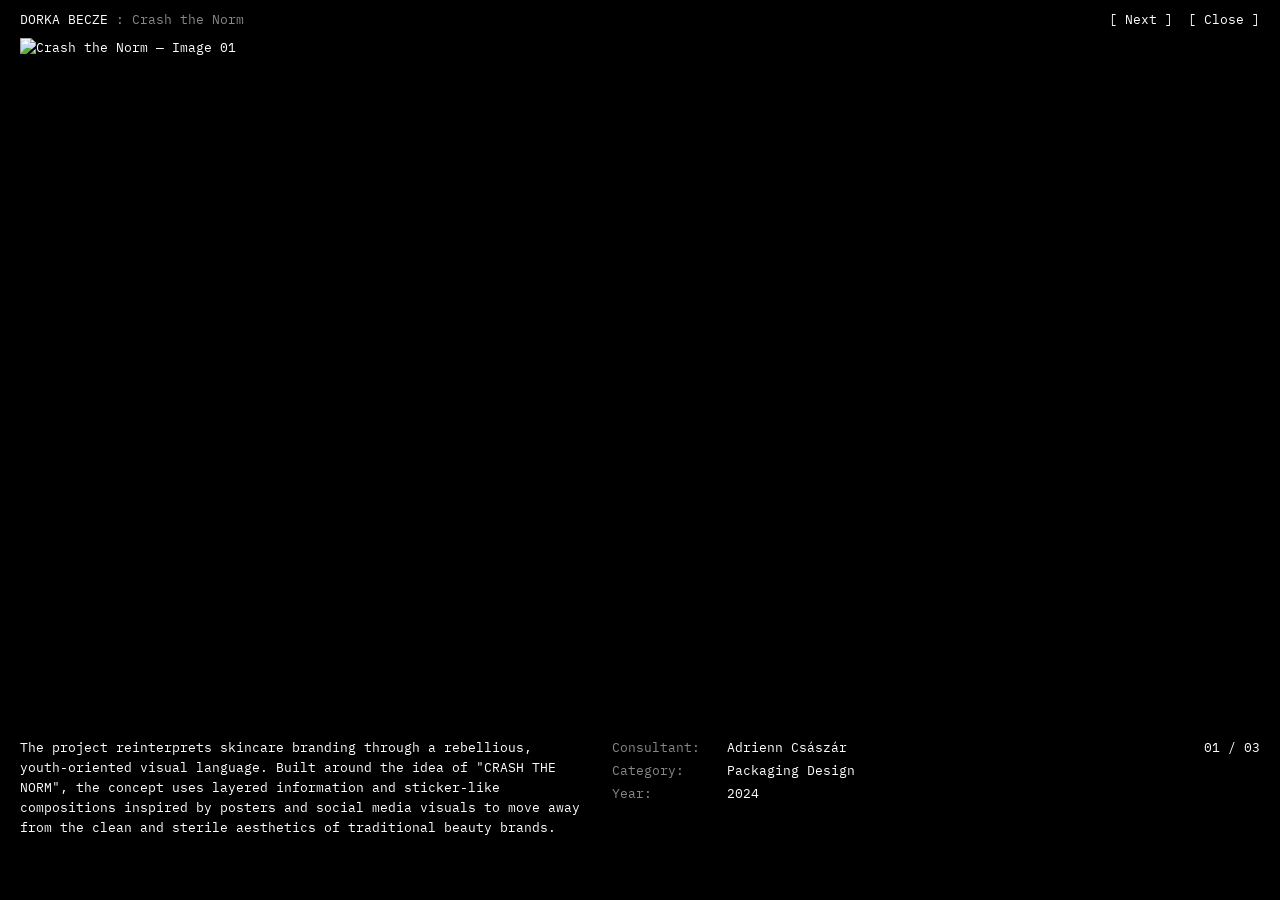
==== project01.html @ 78816e6c "init" ====
<!doctype html>
<html lang="en">
  <head>
    <meta charset="UTF-8" />
    <meta name="viewport" content="width=device-width, initial-scale=1.0" />

    <title>Crash the Norm — Dorka Becze</title>

    <link rel="stylesheet" href="project.css" />
    <link rel="icon" type="image/jpeg" href="images/D-inverz-nagy.jpg" />
  </head>
  <body>
    <div class="custom-cursor" id="custom-cursor"></div>
    <!-- PROJECT HEADER -->
    <header>
      <nav>
        <div class="name">
          <a href="index.html">DORKA BECZE</a>
          <span class="project-label">: Crash the Norm</span>
        </div>

        <div class="nav-links">
          <a href="project02.html">[ Next ]</a>
          <a href="index.html#project-universe">[ Close ]</a>
        </div>
      </nav>
    </header>

    <main>
      <!-- PROJECT IMAGE SLIDER -->
      <section class="project-slider">
        <div class="slider-container">
          <img
            class="slide active"
            src="images/portfolio-project-for-web/01 crash the norm/H43A3935.jpg"
            alt="Crash the Norm — Image 01"
          />
          <img
            class="slide"
            src="images/portfolio-project-for-web/01 crash the norm/H43A3994.jpg"
            alt="Crash the Norm — Image 02"
          />
          <img
            class="slide"
            src="images/portfolio-project-for-web/01 crash the norm/H43A4019.jpg"
            alt="Crash the Norm — Image 03"
          />
          <button class="slider-prev" type="button" aria-label="Previous image">
            ←
          </button>
          <button class="slider-next" type="button" aria-label="Next image">
            →
          </button>
        </div>
      </section>

      <!-- PROJECT DESCRIPTION + DETAILS + COUNTER -->
      <section class="project-info">
        <div class="project-description">
          <p>
            The project reinterprets skincare branding through a rebellious,
            youth-oriented visual language. Built around the idea of "CRASH THE
            NORM", the concept uses layered information and sticker-like
            compositions inspired by posters and social media visuals to move
            away from the clean and sterile aesthetics of traditional beauty
            brands.
          </p>
        </div>

        <div class="project-details">
          <div class="detail-row">
            <span>Consultant:</span>
            <span>Adrienn Császár</span>
          </div>

          <div class="detail-row">
            <span>Category:</span>
            <span>Packaging Design</span>
          </div>

          <div class="detail-row">
            <span>Year:</span>
            <span>2024</span>
          </div>
        </div>

        <div class="slider-info">
          <span id="slide-counter">01 / 03</span>
        </div>
      </section>
    </main>

    <script src="project.js" defer></script>
  </body>
</html>
---- project.css ----
@import url('https://fonts.googleapis.com/css2?family=IBM+Plex+Mono:wght@300;400;500;600;700&display=swap');

/* GLOBAL */

* {
  box-sizing: border-box;
}

html,
body {
  max-width: 100%;
  overflow-x: hidden;
}

html {
  scroll-behavior: smooth;
}

body {
  margin: 0;
  padding: 0;

  background: black;
  color: white;

  font-family: "IBM Plex Mono", monospace;
  font-size: 10pt;
}

a {
  color: inherit;
  text-decoration: none;
}

a:hover {
  font-style: italic;
  text-decoration: underline;
}

/* HEADER */

header {
  position: sticky;
  top: 0;
  width: 100%;
  z-index: 1000;

  background: black;
}

header nav {
  display: flex;
  align-items: center;
  width: 100%;
  padding: 10px 20px;
}

.name {
  flex: 1;
  text-align: left;
}

.project-label {
  color: #888;
}

.nav-links {
  display: flex;
  justify-content: flex-end;
  gap: 15px;
}

/* PROJECT IMAGE SLIDER */

.project-slider {
  width: 100%;
  padding: 0 20px;
}

.slider-container {
  position: relative;
  width: 100%;
  height: 75vh;

  display: flex;
  align-items: center;
  justify-content: center;

  overflow: hidden;
}

.slide {
  display: none;
  width: 100%;
  height: 100%;
  object-fit: contain;
}

.slide.active {
  display: block;
}


/* SLIDER NAVIGATION ZONES */

.slider-container {
  position: relative;
  width: 100%;
  height: 75vh;
  display: flex;
  align-items: center;
  justify-content: center;
  overflow: hidden;
}

.slider-prev,
.slider-next {
  position: absolute;
  top: 0;
  height: 100%;
  width: 50%;

  background: transparent;
  border: none;
  padding: 0;

  font-size: 0;
  color: transparent;

  z-index: 5;
}

.slider-prev {
  left: 0;
  cursor: w-resize;
}

.slider-next {
  right: 0;
  cursor: e-resize;
}

/* HIDE BUTTON HOVER STYLES */

.slider-prev:hover,
.slider-next:hover {
  background: transparent;
  color: transparent;
}

@media (max-width: 768px) {
  .project-slider {
    padding: 0 10px;
  }

  .slider-container {
    height: 60vh;
  }
}

.slider-prev,
.slider-next {
  cursor: none;
}

/* CUSTOM CURSOR */

.custom-cursor {
  position: fixed;
  top: 0;
  left: 0;
  z-index: 9999;

  pointer-events: none;
  font-family: "IBM Plex Mono", monospace;
  font-size: 32px;
  font-weight: 400;
  color: white;
  line-height: 1;

  transform: translate(-50%, -50%);
  display: none;
}

/* PROJECT INFORMATION */

.project-info {
  display: grid;
  grid-template-columns: minmax(0, 1fr) minmax(0, 1fr) auto;
  align-items: start;
  gap: 30px;

  padding: 25px 20px 60px;

  text-align: left;
}

.project-description {
  max-width: 650px;
}

.project-description p {
  margin: 0;
  font-size: 10pt;
  line-height: 1.5;
}

.project-details {
  display: flex;
  flex-direction: column;
  gap: 5px;
}

.detail-row {
  display: grid;
  grid-template-columns: 100px 1fr;
  gap: 15px;
}

.detail-row span:first-child {
  color: #888;
}

/* COUNTER — ALIGNED WITH PROJECT INFO */

.slider-info {
  justify-self: end;
  text-align: right;
  white-space: nowrap;
  font-size: 10pt;
}

/* RESPONSIVE */

@media (max-width: 650px) {
  header nav {
    padding: 15px 10px;
  }

  .project-info {
    grid-template-columns: 1fr;
    gap: 25px;
    padding: 25px 10px;
  }

  .slider-info {
    justify-self: end;
  }

  .project-label {
    display: none;
  }
}
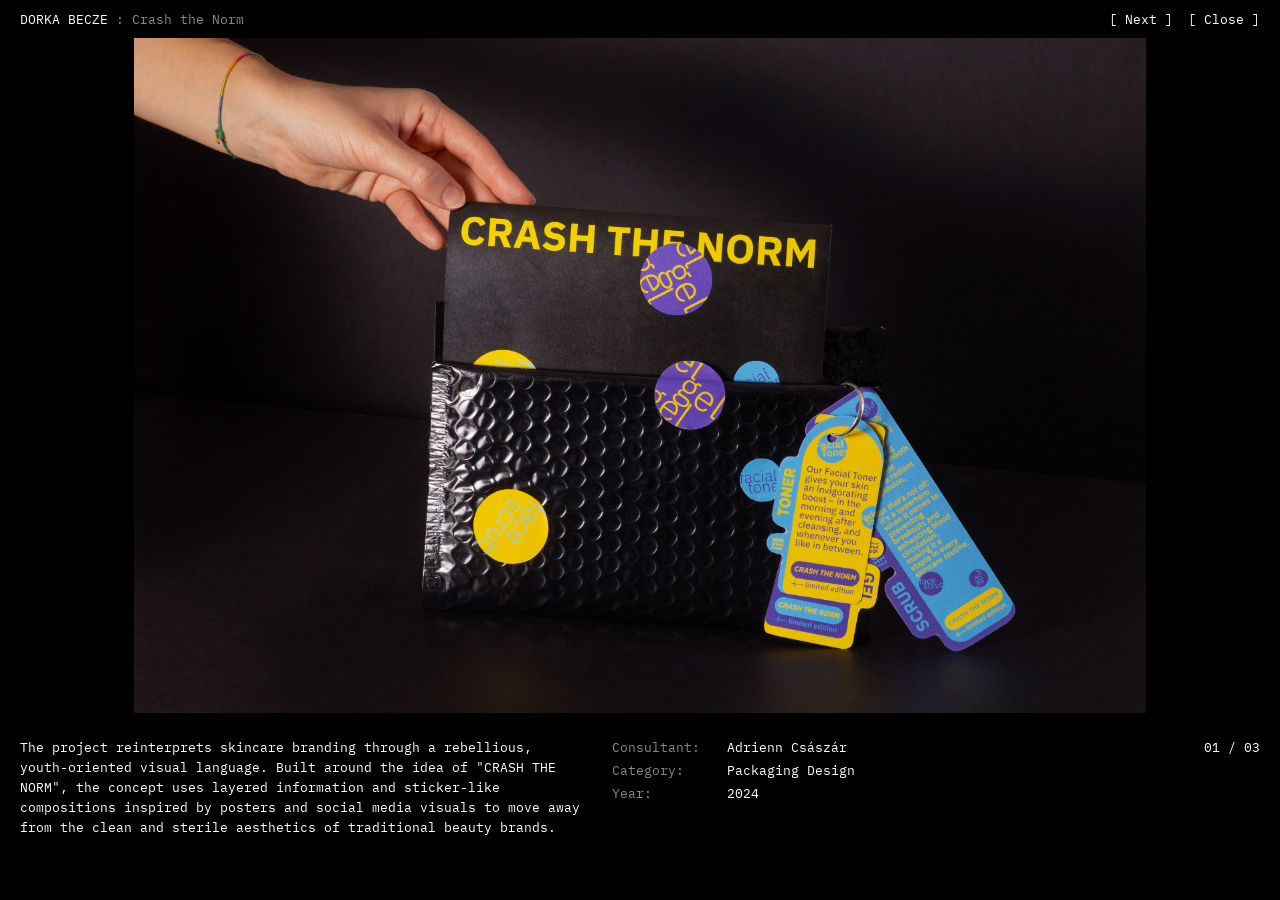
==== commit 9bcfcb10: "init" ====
--- a/project01.html
+++ b/project01.html
@@ -32,17 +32,17 @@
         <div class="slider-container">
           <img
             class="slide active"
-            src="images/portfolio-project-for-web/01 crash the norm/H43A3935.jpg"
+            src="images/H43A4019.jpg"
             alt="Crash the Norm — Image 01"
           />
           <img
             class="slide"
-            src="images/portfolio-project-for-web/01 crash the norm/H43A3994.jpg"
+            src="images/H43A3994.jpg"
             alt="Crash the Norm — Image 02"
           />
           <img
             class="slide"
-            src="images/portfolio-project-for-web/01 crash the norm/H43A4019.jpg"
+            src="images/H43A3935.jpg"
             alt="Crash the Norm — Image 03"
           />
           <button class="slider-prev" type="button" aria-label="Previous image">
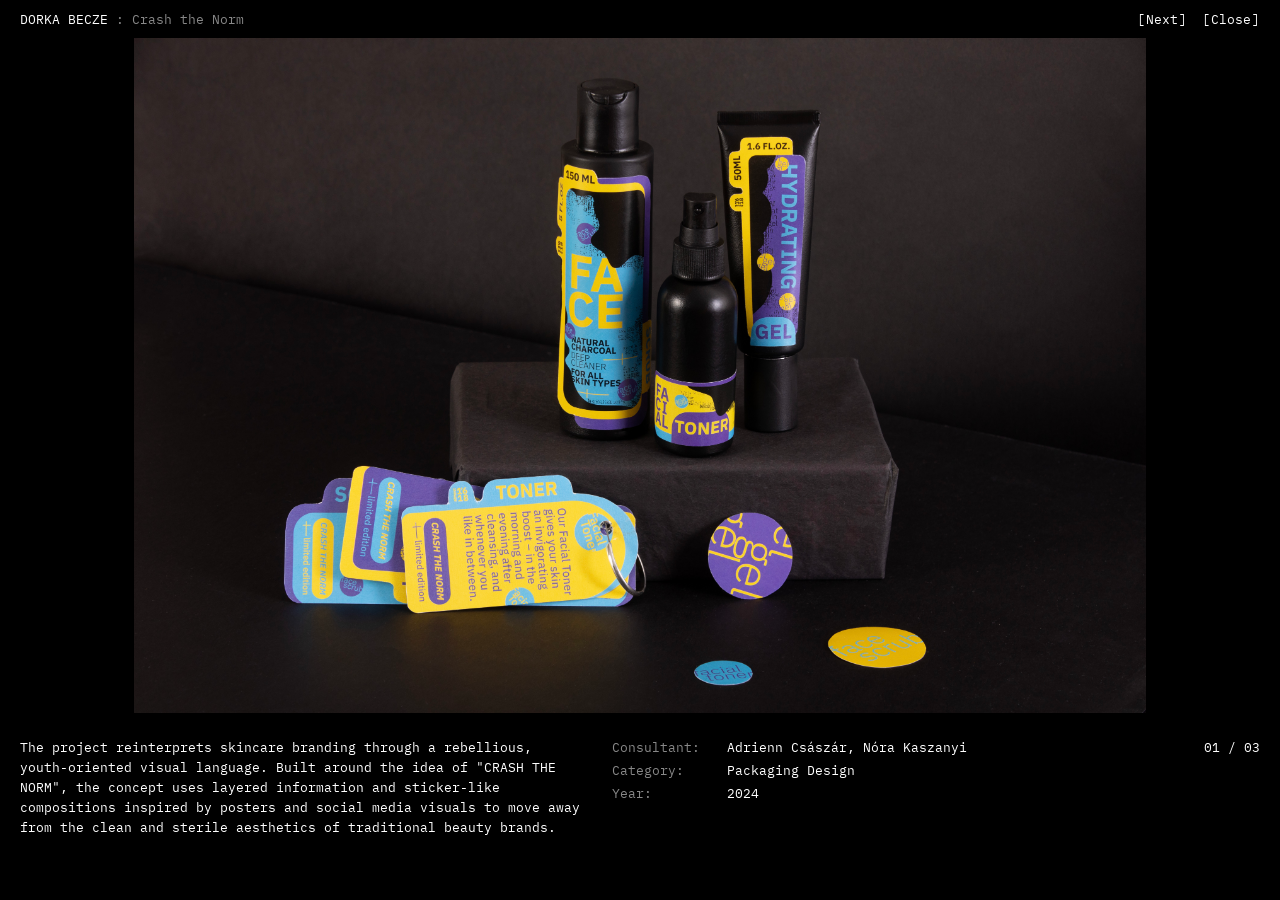
==== commit fee7a2ed: "init" ====
--- a/project01.html
+++ b/project01.html
@@ -20,8 +20,8 @@
         </div>
 
         <div class="nav-links">
-          <a href="project02.html">[ Next ]</a>
-          <a href="index.html#project-universe">[ Close ]</a>
+          <a href="project02.html">[&#8202;Next&#8202;]</a>
+          <a href="index.html#project-universe">[&#8202;Close&#8202;]</a>
         </div>
       </nav>
     </header>
@@ -32,19 +32,20 @@
         <div class="slider-container">
           <img
             class="slide active"
-            src="images/H43A4019.jpg"
+            src="images/01-crash-the-norm/DorkaBecze-almost3.jpg"
             alt="Crash the Norm — Image 01"
           />
           <img
             class="slide"
-            src="images/H43A3994.jpg"
+            src="images/01-crash-the-norm/DorkaBecze-almost2.jpg"
             alt="Crash the Norm — Image 02"
           />
           <img
-            class="slide"
-            src="images/H43A3935.jpg"
-            alt="Crash the Norm — Image 03"
+            class="slide active"
+            src="images/01-crash-the-norm/DorkaBecze-almost4.jpg"
+            alt="Crash the Norm — Image 01"
           />
+
           <button class="slider-prev" type="button" aria-label="Previous image">
             ←
           </button>
@@ -70,7 +71,7 @@
         <div class="project-details">
           <div class="detail-row">
             <span>Consultant:</span>
-            <span>Adrienn Császár</span>
+            <span>Adrienn Császár, Nóra Kaszanyi</span>
           </div>
 
           <div class="detail-row">
--- a/project.css
+++ b/project.css
@@ -103,16 +103,6 @@
 
 
 /* SLIDER NAVIGATION ZONES */
-
-.slider-container {
-  position: relative;
-  width: 100%;
-  height: 75vh;
-  display: flex;
-  align-items: center;
-  justify-content: center;
-  overflow: hidden;
-}
 
 .slider-prev,
 .slider-next {
@@ -149,16 +139,6 @@
   color: transparent;
 }
 
-@media (max-width: 768px) {
-  .project-slider {
-    padding: 0 10px;
-  }
-
-  .slider-container {
-    height: 60vh;
-  }
-}
-
 .slider-prev,
 .slider-next {
   cursor: none;
@@ -252,3 +232,38 @@
     display: none;
   }
 }
+
+.slider-container video.slide {
+  width: 100%;
+  height: 100%;
+  object-fit: contain;
+}
+
+/* RESPONSIVE PROJECT PAGES */
+@media (max-width: 900px) {
+  .project-info { grid-template-columns: minmax(0, 1fr) minmax(0, 1fr); gap: 22px; }
+  .slider-info { grid-column: 1 / -1; }
+  .slider-container { height: 65vh; }
+}
+
+@media (max-width: 650px) {
+  header nav { gap: 10px; font-size: 9pt; }
+  .name { min-width: 0; }
+  .nav-links { gap: 10px; white-space: nowrap; }
+  .project-slider { padding: 0 10px; }
+  .slider-container { height: 55vh; min-height: 280px; }
+  .project-info { grid-template-columns: 1fr; gap: 22px; padding: 20px 12px 50px; }
+  .slider-info { grid-column: auto; justify-self: start; }
+  .detail-row { grid-template-columns: 95px minmax(0, 1fr); }
+  .custom-cursor { display: none !important; }
+}
+
+@media (hover: none) {
+  .custom-cursor { display: none !important; }
+  .slider-prev, .slider-next { cursor: pointer; }
+}
+.slider-container:has(video.slide.active) .slider-prev,
+.slider-container:has(video.slide.active) .slider-next {
+  top: 15%;
+  height: 65%;
+}
